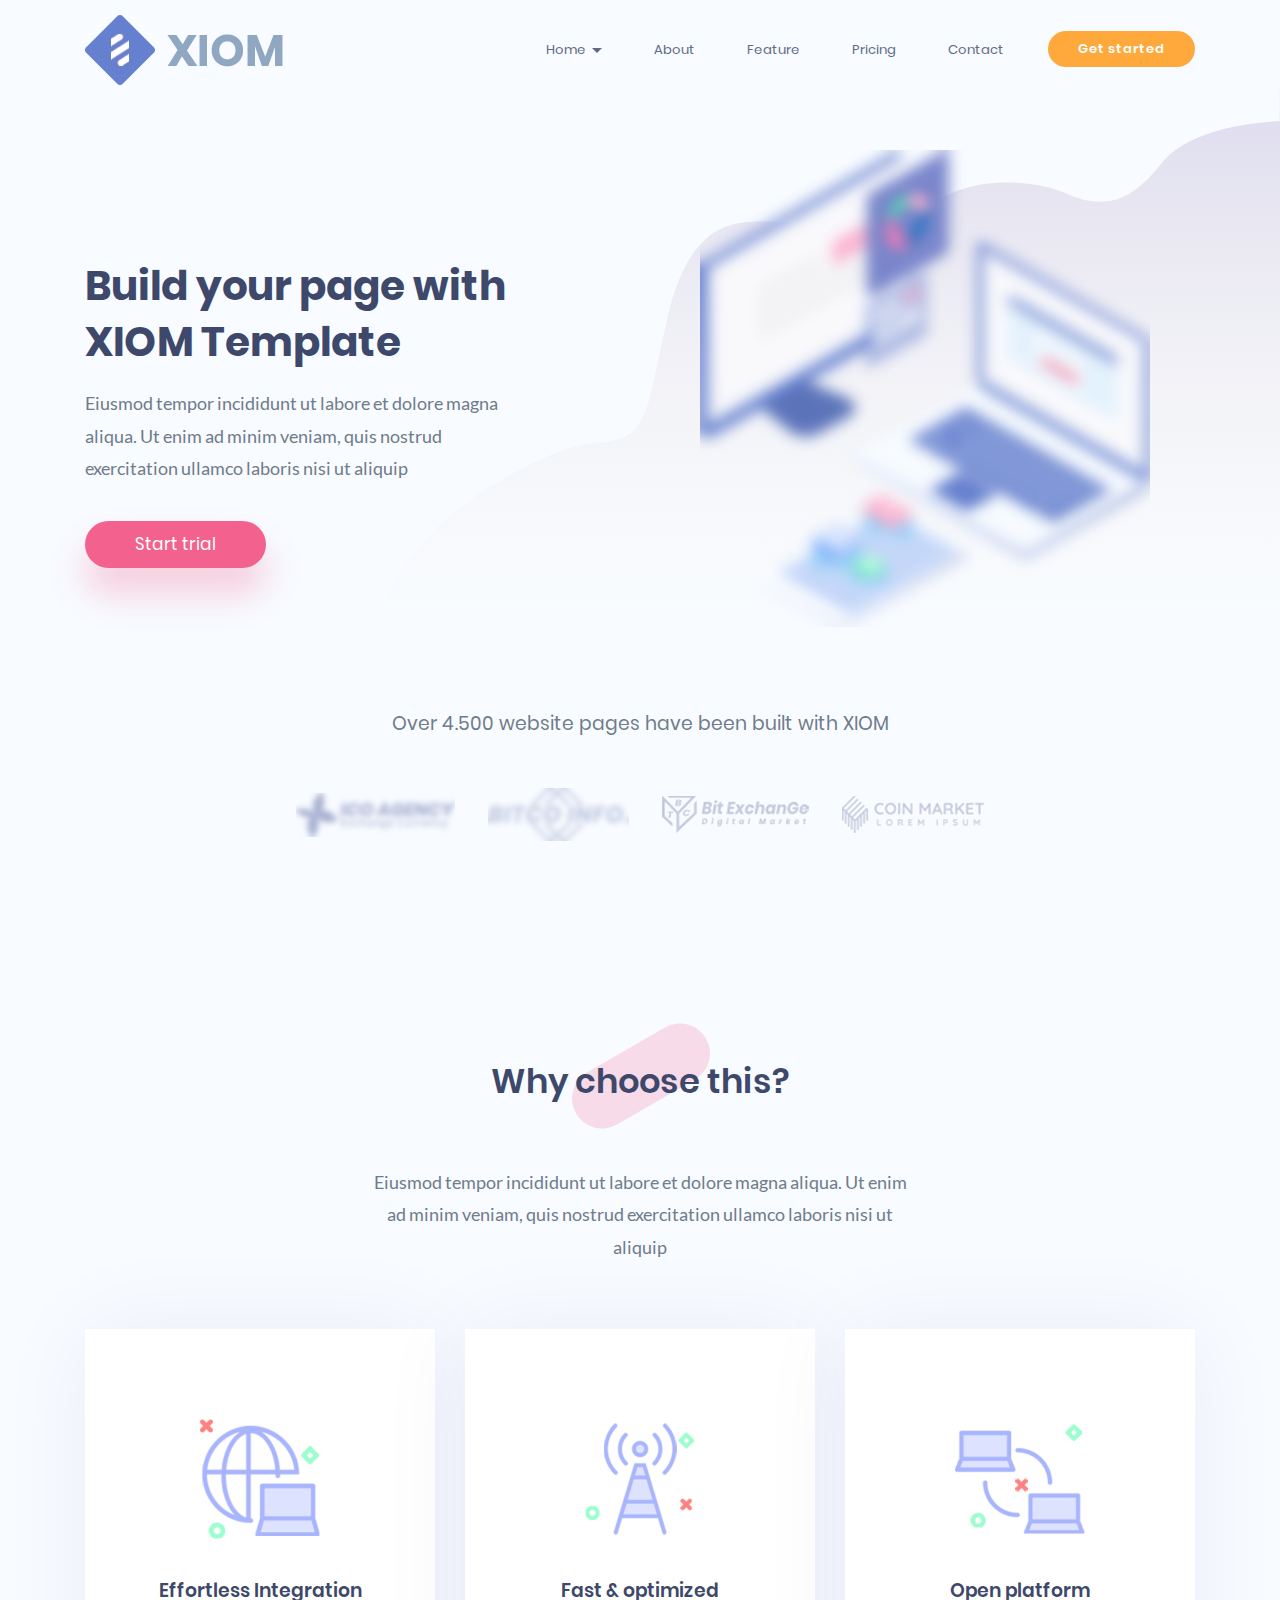
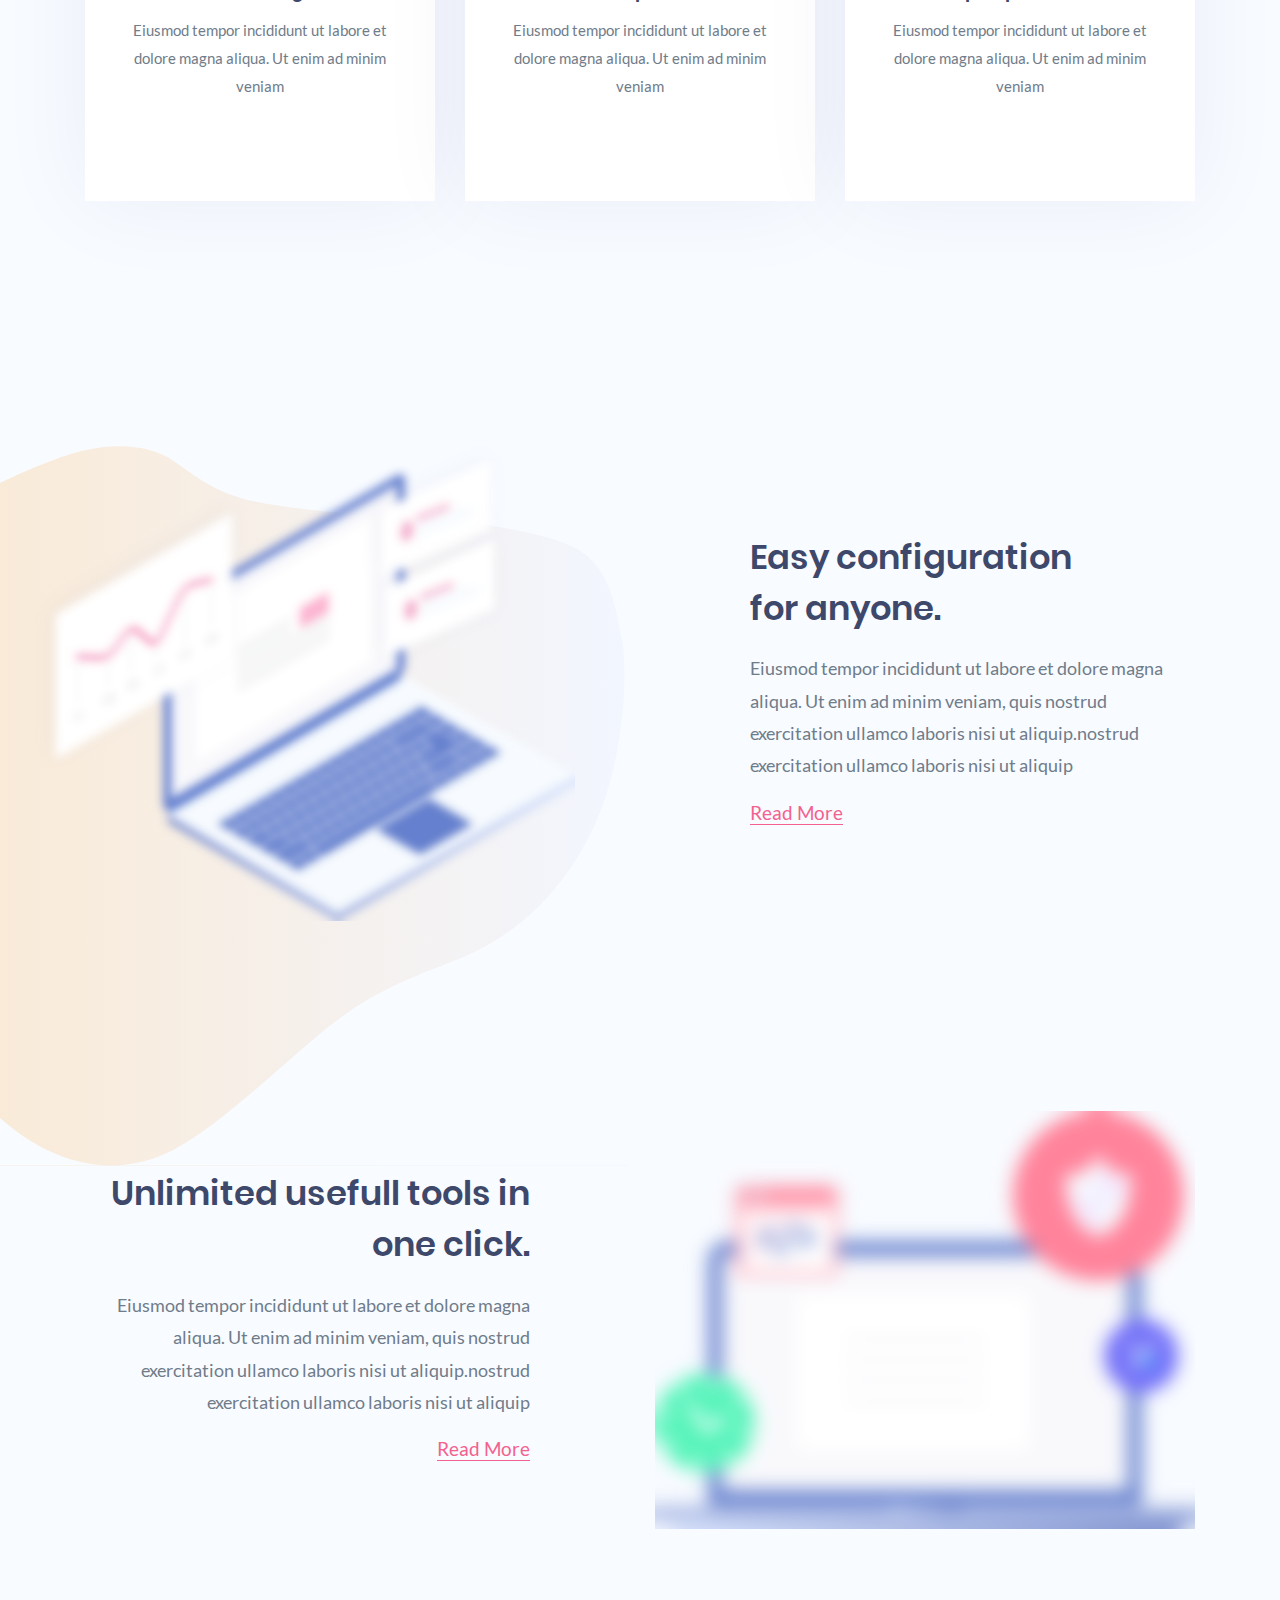
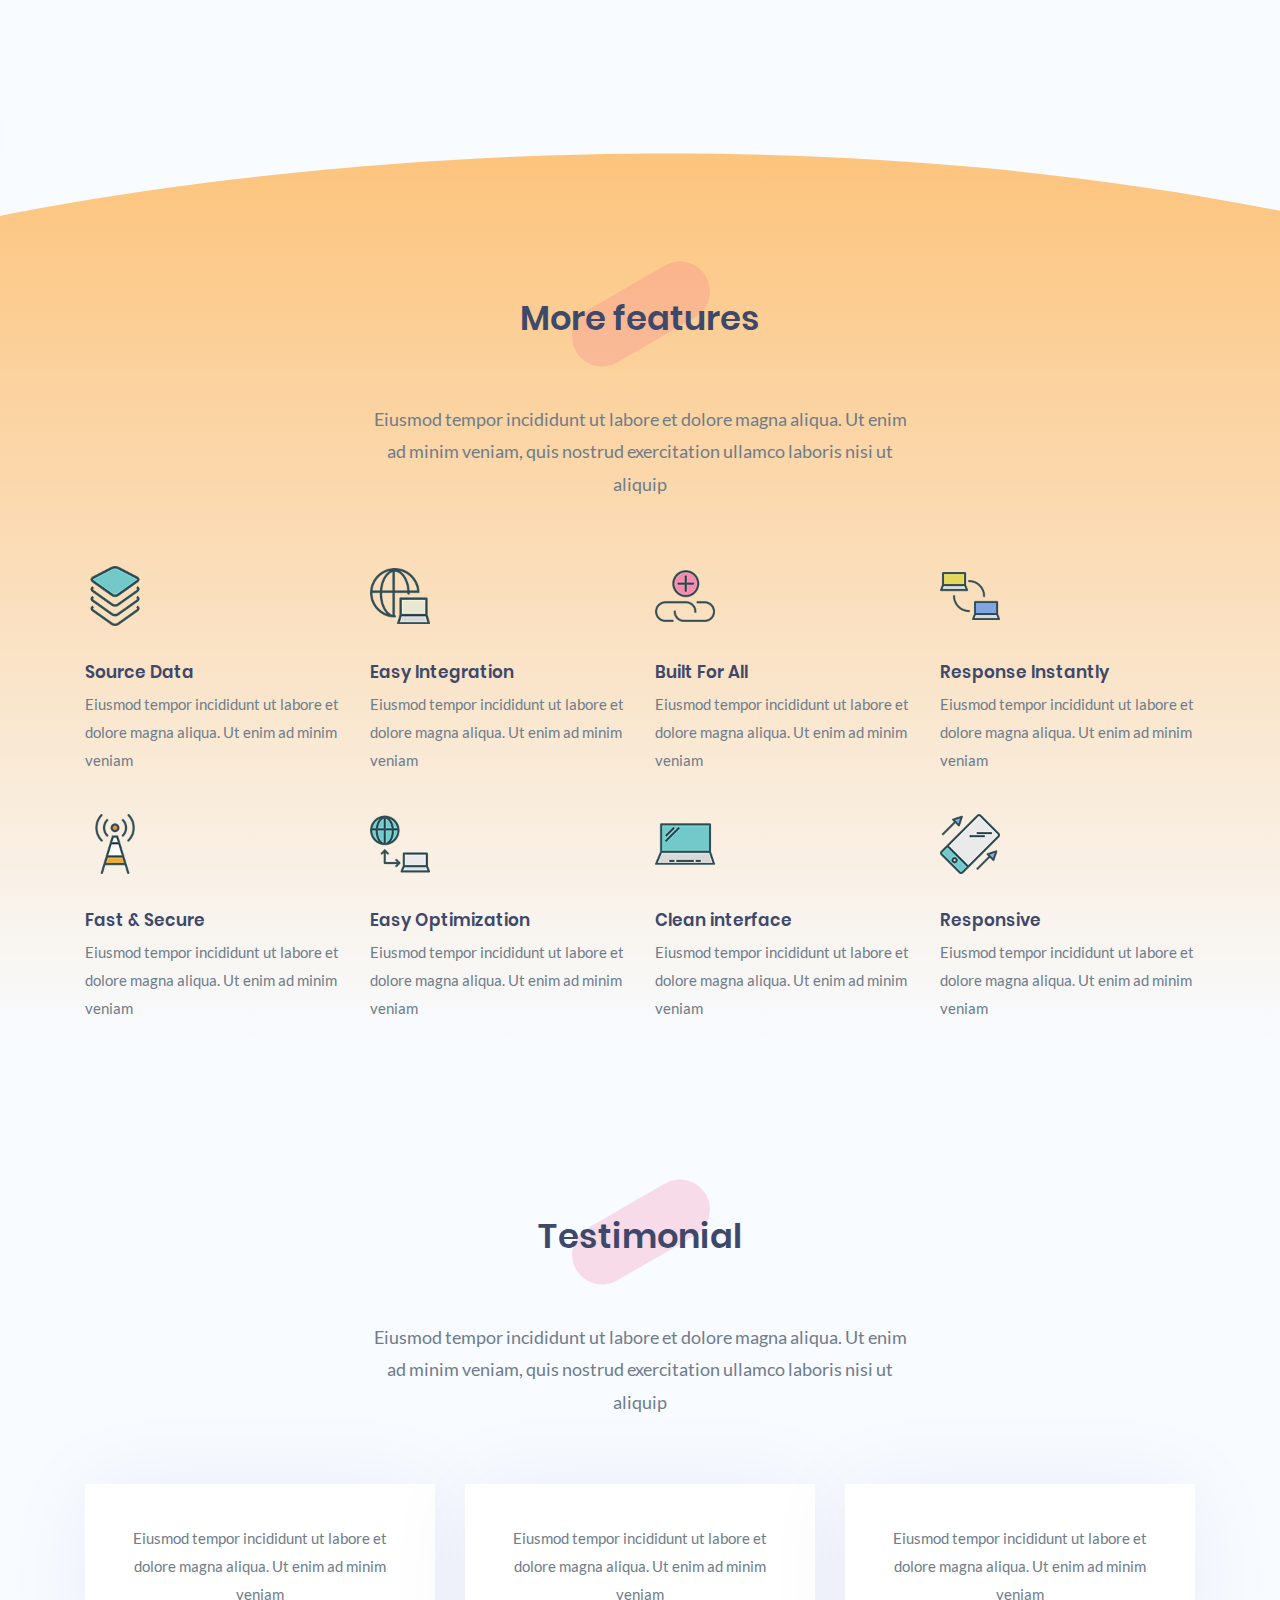
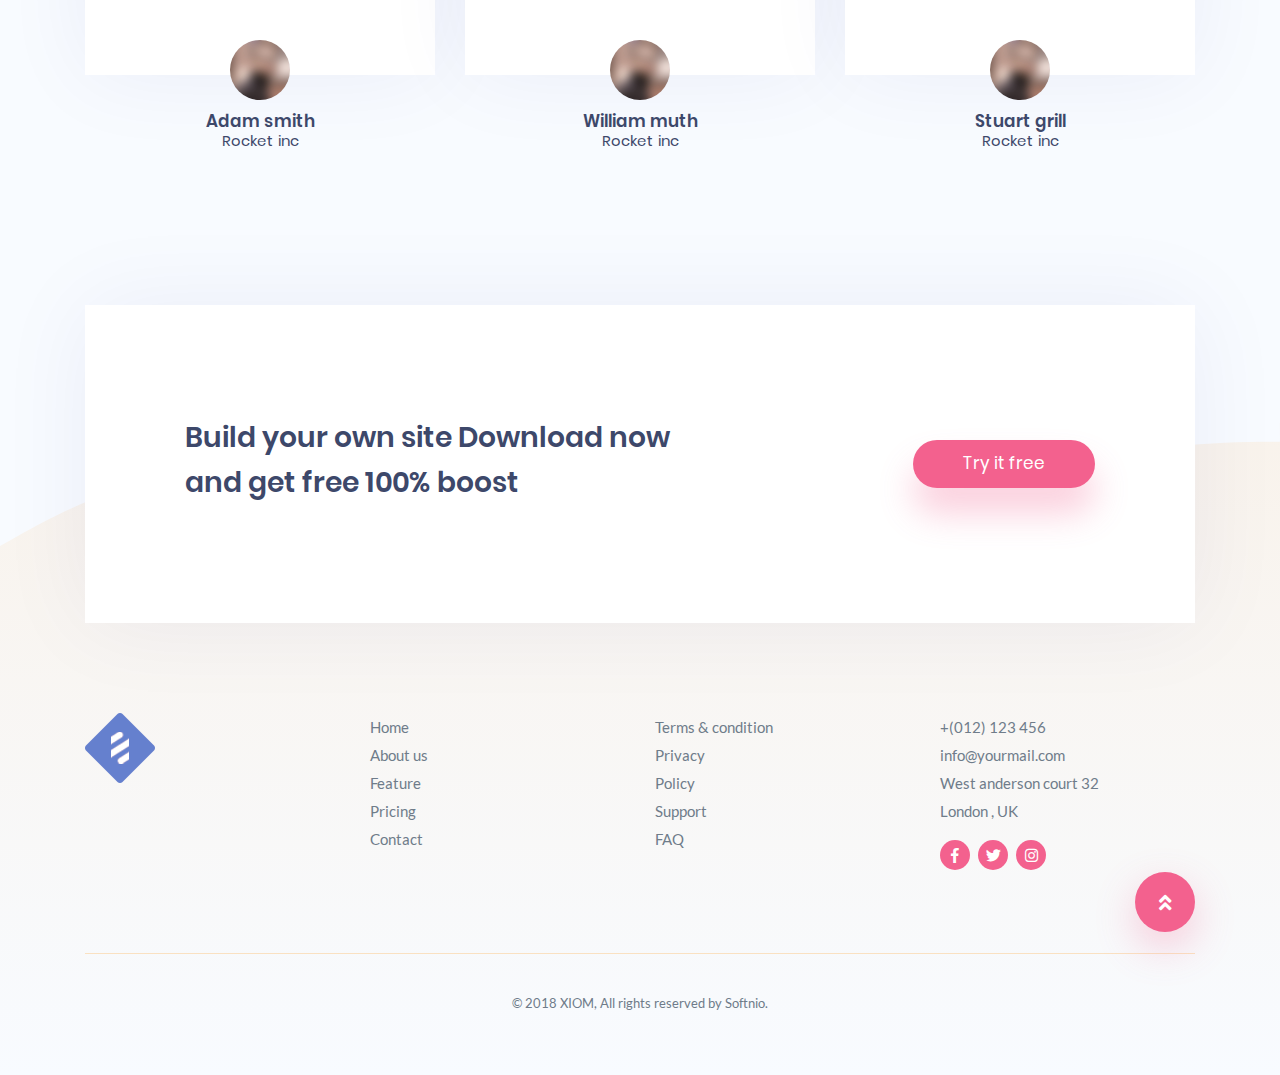
==== index.html @ 09f9fca3 "file update" ====
<!DOCTYPE html>
<html lang="zxx" class="js">
<head>
	<meta charset="utf-8">
	<meta name="author" content="Softnio">
	<meta name="viewport" content="width=device-width, initial-scale=1, shrink-to-fit=no">
	<meta name="description" content="XIOM is a modern and elegant template, created for Software, WebApp & SaaS Product related website.">
	<!-- Fav Icon  -->
	<link rel="shortcut icon" href="images/fav-icon.png">
	<!-- Site Title  -->
	<title>XIOM – SaaS Product, Software, WebApp and Startup Tech HTML Template</title>
	<!-- Vendor Bundle CSS -->
	<link rel="stylesheet" href="assets/css/vendor.bundle.css?ver=100">
	<!-- Custom styles for this template -->
	<link rel="stylesheet" href="assets/css/style.css?ver=100">
	<link rel="stylesheet" href="assets/css/theme-orange.css?ver=100">
</head>

<body data-spy="scroll" data-target="#mainnav" data-offset="80" class="aster">

	<!-- HEADER AREA STARTS -->

	<div class="header-area" id="home">

		<header class="site-header is-sticky">

			<!-- Navbar -->
			<nav class="navbar navbar-expand-lg navbar-light is-transparent" id="mainnav">
				<div class="container">
					<a class="navbar-brand" href="index-aster-v1.html">
						<img class="logo logo-dark" alt="logo" src="images/logo-a.png">
					</a>
					<button class="navbar-toggler" type="button" data-toggle="collapse" data-target="#navbarTogglerDemo01" aria-controls="navbarTogglerDemo01" aria-expanded="false" aria-label="Toggle navigation">
						<span class="navbar-icon">
							<i class="fas fa-bars"></i>
						</span>
					</button>

					<div class="collapse navbar-collapse justify-content-end" id="navbarTogglerDemo01">

						<ul class="navbar-nav">
							<li class="nav-item dropdown">
								<a class="nav-link dropdown-toggle" href="#" data-toggle="dropdown">Home <span class="sr-only">(current)</span></a>
								<ul class="dropdown-menu">
									<li>
										<a class="dropdown-item" href="index-aster-v1.html">Aster default</a>
									</li>
									<li>
										<a class="dropdown-item" href="index-aster-v2.html">Aster Alter</a>
									</li>
								</ul> <!-- dropdown-menu -->
							</li> <!-- dropdown -->

							<li class="nav-item">
								<a class="nav-link" href="about-aster.html">About</a>
							</li>
							<li class="nav-item">
								<a class="nav-link" href="feature-aster.html">Feature</a>
							</li>
							<li class="nav-item">
								<a class="nav-link" href="pricing-aster-v1.html">Pricing</a>
							</li>
							<li class="nav-item">
								<a class="nav-link" href="contact-aster.html">Contact</a>
							</li>
							<li class="nav-item">
								<a class="btn-menu" href="#">Get started</a>
							</li>
						</ul> <!-- navbar -->

					</div>
				</div> <!-- Container --> 
			</nav>  
			<!-- End Navbar -->

		</header>

		<div class="header-content">
			<div class="container">
				<div class="row align-items-center justify-content-between">

					<div class="col-lg-5 text-center text-lg-left order-last order-lg-first">
						<div class="header-text">
							<h1 class="sec-title-xl">Build your page with XIOM Template</h1>
							<p class="lead">Eiusmod tempor incididunt ut labore et dolore magna aliqua. Ut enim ad minim veniam, quis nostrud exercitation ullamco laboris nisi ut aliquip</p>
							<a href="#" class="btn-lg">Start trial</a>
						</div>
					</div> <!-- col -->

					<div class="col-lg-6">
						<div class="header-img sec-img">
							<img src="images/header.png" class="img-fluid" alt="header-img">
						</div>
					</div> <!-- col -->

				</div> <!-- row -->
			</div> <!-- Container -->
		</div>	<!-- header-content -->

	</div>
	<!-- HEADER AREA ENDS -->

	<!-- PARTNER STARTS -->
	<div class="partner section-pad-xs">
		<div class="container">
			<div class="row justify-content-center text-center">

				<div class="col-md-12">
					<div class="partner-content">
						<h4 class="sec-title-sm">Over 4.500 website pages have been built with XIOM</h4>
						<ul class="partner-list mb--x2">
							<li><img src="images/partner-a.png" alt="partner"></li>
							<li><img src="images/partner-b.png" alt="partner"></li>
							<li><img src="images/partner-c.png" alt="partner"></li>
							<li><img src="images/partner-d.png" alt="partner"></li>
						</ul>
					</div>
				</div> <!-- col -->

			</div> <!-- row -->
		</div> <!-- container -->
	</div>
	<!-- PARTNER ENDS -->

	<!--   WHY THIS STARTS  -->
	<div class="why-this section-pad-lg section-pad nopb" id="about">
		<div class="container">

			<div class="row justify-content-center">
				<div class="col-lg-6 text-center">
					<div class="sec-heading">
						<h2 class="sec-title-lg">Why choose this?</h2>
						<p class="lead">Eiusmod tempor incididunt ut labore et dolore magna aliqua. Ut enim ad minim veniam, quis nostrud exercitation ullamco laboris nisi ut aliquip</p>
					</div>
				</div> <!-- col -->
			</div> <!-- row -->

			<div class="row justify-content-center text-center">

				<div class="col-lg-4 col-md-6">
					<div class="why-box" >
						<div class="why-img">
							<img src="images/why-icon-a.png" alt="why-us">
						</div>
						<h2>Effortless Integration</h2>
						<p>Eiusmod tempor incididunt ut labore et dolore magna aliqua. Ut enim ad minim veniam</p>
					</div>
				</div> <!-- col -->

				<div class="col-lg-4 col-md-6">
					<div class="why-box" >
						<div class="why-img">
							<img src="images/why-icon-b.png" alt="why-us">
						</div>
						<h2>Fast & optimized</h2>
						<p>Eiusmod tempor incididunt ut labore et dolore magna aliqua. Ut enim ad minim veniam</p>
					</div>
				</div> <!-- col -->

				<div class="col-lg-4 col-md-6">
					<div class="why-box" >
						<div class="why-img">
							<img src="images/why-icon-c.png" alt="why-us">
						</div>
						<h2>Open platform</h2>
						<p>Eiusmod tempor incididunt ut labore et dolore magna aliqua. Ut enim ad minim veniam</p>
					</div>
				</div> <!-- col -->

			</div> <!-- row -->
		</div> <!-- Container -->
	</div>
	<!--   WHY THIS ENDS  -->

	<!--  CONFIG STARTS  -->
	<div class="config section-pad-xl section-pad nopb">
	    <div class="config-shape">
            <svg xmlns="http://www.w3.org/2000/svg" xmlns:xlink="http://www.w3.org/1999/xlink" x="0px" y="0px" viewBox="0 0 750.6 859">
            <path d="M0,0v44.5c0,0,58-29,100-39s82-5,107,12s47,38,99,49s157,18,205,21s127,12,171,32s51,64,60,108s2,152-32,225
                s-87,132-172,164s-115,51-165,93s-114,104-166,131s-128,32-207-38V859h1920V0H0z"/>
            </svg>
	    </div>
		<div class="container">
			<div class="row justify-content-between align-items-center">

				<div class="col-md-6">
					<div class="config-img sec-img">
						<img src="images/easy-config.png" alt="config">
					</div>
				</div> <!-- col -->

				<div class="col-md-5 text-center text-md-left">
					<div class="text-block">
						<h2 class="sec-title-lg sec-title-md">Easy configuration <br class="d-none d-md-block"> for anyone.</h2>
						<p class="lead">Eiusmod tempor incididunt ut labore et dolore magna aliqua. Ut enim ad minim veniam, quis nostrud exercitation ullamco laboris nisi ut aliquip.nostrud exercitation ullamco laboris nisi ut aliquip</p>
						<a href="#" class="btn-link">Read More</a>
					</div>
				</div> <!-- col -->

			</div> <!-- row -->
		</div> <!-- Container -->
	</div>
	<!--  CONFIG ENDS  -->

	<!--  TOOLS STARTS -->
	<div class="section-pad-lg">
		<div class="container">
			<div class="row justify-content-between align-items-center">

				<div class="col-md-6">
					<div class="sec-img">
						<img src="images/tools.png" alt="tools">
					</div>
				</div> <!-- col -->

				<div class="col-md-5 text-center text-md-right order-last order-md-first">
					<div class="text-block">
						<h2 class="sec-title-lg sec-title-md">Unlimited usefull tools in one click.</h2>
						<p class="lead">Eiusmod tempor incididunt ut labore et dolore magna aliqua. Ut enim ad minim veniam, quis nostrud exercitation ullamco laboris nisi ut aliquip.nostrud exercitation ullamco laboris nisi ut aliquip</p>
						<a href="#" class="btn-link">Read More</a>
					</div>
				</div> <!-- col -->

			</div> <!-- row -->
		</div> <!-- Container -->
	</div>
	<!--  TOOLS ENDS -->

	<!--  FEATURE STARTS -->

	<div class="feature section-pad nopb" id="feature">
		<div class="container">

			<div class="row justify-content-center">
				<div class="col-lg-6 text-center">
					<div class="sec-heading">
						<h2 class="sec-title-lg">More features</h2>
						<p class="lead">Eiusmod tempor incididunt ut labore et dolore magna aliqua. Ut enim ad minim veniam, quis nostrud exercitation ullamco laboris nisi ut aliquip</p>
					</div>
				</div> <!-- col -->
			</div> <!-- row -->

			<div class="feature-content">
				<div class="row mtn-x2">
					
					<div class="col-md-6 col-lg-3">
						<div class="feature-item">
							<img src="images/feature-icon-a.png" alt="feature-icon">
							<h2>Source Data</h2>
							<p>Eiusmod tempor incididunt ut labore et dolore magna aliqua. Ut enim ad minim veniam</p>
						</div>
					</div> <!-- col -->

					<div class="col-md-6 col-lg-3">
						<div class="feature-item">
							<img src="images/feature-icon-b.png" alt="feature-icon">
							<h2>Easy Integration</h2>
							<p>Eiusmod tempor incididunt ut labore et dolore magna aliqua. Ut enim ad minim veniam</p>
						</div>
					</div> <!-- col -->

					<div class="col-md-6 col-lg-3">
						<div class="feature-item">
							<img src="images/feature-icon-c.png" alt="feature-icon">
							<h2>Built For All</h2>
							<p>Eiusmod tempor incididunt ut labore et dolore magna aliqua. Ut enim ad minim veniam</p>
						</div>
					</div> <!-- col -->

					<div class="col-md-6 col-lg-3">
						<div class="feature-item">
							<img src="images/feature-icon-d.png" alt="feature-icon">
							<h2>Response Instantly</h2>
							<p>Eiusmod tempor incididunt ut labore et dolore magna aliqua. Ut enim ad minim veniam</p>
						</div>
					</div> <!-- col -->

					<div class="col-md-6 col-lg-3">
						<div class="feature-item">
							<img src="images/feature-icon-e.png" alt="feature-icon">
							<h2>Fast & Secure</h2>
							<p>Eiusmod tempor incididunt ut labore et dolore magna aliqua. Ut enim ad minim veniam</p>
						</div>
					</div> <!-- col -->

					<div class="col-md-6 col-lg-3">
						<div class="feature-item">
							<img src="images/feature-icon-f.png" alt="feature-icon">
							<h2>Easy Optimization</h2>
							<p>Eiusmod tempor incididunt ut labore et dolore magna aliqua. Ut enim ad minim veniam</p>
						</div>
					</div> <!-- col -->

					<div class="col-md-6 col-lg-3">
						<div class="feature-item">
							<img src="images/feature-icon-g.png" alt="feature-icon">
							<h2>Clean interface</h2>
							<p>Eiusmod tempor incididunt ut labore et dolore magna aliqua. Ut enim ad minim veniam</p>
						</div>
					</div> <!-- col -->

					<div class="col-md-6 col-lg-3">
						<div class="feature-item">
							<img src="images/feature-icon-h.png" alt="feature-icon">
							<h2>Responsive</h2>
							<p>Eiusmod tempor incididunt ut labore et dolore magna aliqua. Ut enim ad minim veniam</p>
						</div>
					</div> <!-- col -->

				</div> <!-- row -->
			</div> <!-- feature-content -->

		</div> <!-- Container -->
	</div>
	<!--  FEATURE ENDS -->

	<!-- TESTIMONIAL STARTS -->

	<div class="testimonial section-pad-lg section-pad nopb mtn-x2">
		<div class="container">
			<div class="row justify-content-center">
				<div class="col-lg-6 text-center">
					<div class="sec-heading">
						<h2 class="sec-title-lg">Testimonial</h2>
						<p class="lead">Eiusmod tempor incididunt ut labore et dolore magna aliqua. Ut enim ad minim veniam, quis nostrud exercitation ullamco laboris nisi ut aliquip</p>
					</div>
				</div> <!-- col -->
			</div> <!-- row -->

			<div class="testimonial-content">
				<div class="row justify-content-center text-center">

					<div class="col-lg-4 col-md-6">
						<div class="testimonial-item">
							<div class="testimonial-box">
								<blockquote>Eiusmod tempor incididunt ut labore et dolore magna aliqua. Ut enim ad minim veniam </blockquote>
							</div>
							<div class="testimonial-client">
								<div class="testimonial-client-img">
									<img src="images/client-a.jpg" alt="client">
								</div>
								<div class="testimonial-client-details">
									<h6>Adam smith<span>Rocket inc</span></h6>
								</div>
							</div>
						</div>
					</div> <!-- col -->

					<div class="col-lg-4 col-md-6">
						<div class="testimonial-item">
							<div class="testimonial-box">
								<blockquote>Eiusmod tempor incididunt ut labore et dolore magna aliqua. Ut enim ad minim veniam </blockquote>
							</div>
							<div class="testimonial-client">
								<div class="testimonial-client-img">
									<img src="images/client-a.jpg" alt="client">
								</div>
								<div class="testimonial-client-details">
									<h6>William muth<span>Rocket inc</span></h6>
								</div>
							</div>
						</div>
					</div> <!-- col -->

					<div class="col-lg-4 col-md-6">
						<div class="testimonial-item">
							<div class="testimonial-box">
								<blockquote>Eiusmod tempor incididunt ut labore et dolore magna aliqua. Ut enim ad minim veniam </blockquote>
							</div>
							<div class="testimonial-client">
								<div class="testimonial-client-img">
									<img src="images/client-a.jpg" alt="client">
								</div>
								<div class="testimonial-client-details">
									<h6>Stuart grill<span>Rocket inc</span></h6>
								</div>
							</div>
						</div>
					</div> <!-- col -->

				</div> <!-- row -->
			</div> <!-- testimonial-content -->
		</div> <!-- Container -->
	</div>
	<!-- TESTIMONIAL ENDS -->
	
	<!-- CALL TO ACTION STARTS -->
	<div class="cta section-pad-sm section-pad nopb">
		<div class="container">

			<div class="cta-box">
				<div class="row align-items-center justify-content-between">
					<div class="col-md-7">
						<h2 class="cta-header">Build your own site Download now and get free 100% boost</h2>
					</div>
					<div class="col-md-4">
						<div class="cta-btn">
							<a href="#" class="btn-lg">Try it free</a>
						</div>
					</div>
				</div> <!-- row -->
			</div> <!-- cta-box -->

		</div> <!-- Container -->
	</div>
	<!-- CALL TO ACTION ENDS -->

	<!--  FOOTER STARTS -->

	<div class="footer-area nopd" id="contact">
		<div class="container">
			<div class="footer-content">
				<div class="row">

					<div class="col-md-3">
						<div class="footer-widget">
							<a href="index-aster-v1.html"><img src="images/footer-logo.png" alt="footer-logo"></a>
						</div>
					</div> <!-- col -->

					<div class="col-md-3">
						<div class="footer-widget">
							<ul class="footer-list">
								<li><a href="#">Home</a></li>
								<li><a href="#">About us</a></li>
								<li><a href="#">Feature</a></li>
								<li><a href="#">Pricing</a></li>
								<li><a href="#">Contact</a></li>
							</ul>
						</div>
					</div> <!-- col -->

					<div class="col-md-3">
						<div class="footer-widget">
							<ul class="footer-list">
								<li><a href="#">Terms & condition</a></li>
								<li><a href="#">Privacy</a></li>
								<li><a href="#">Policy</a></li>
								<li><a href="#">Support</a></li>
								<li><a href="#">FAQ</a></li>
							</ul>
						</div>
					</div> <!-- col -->

					<div class="col-md-3">
						<div class="footer-widget">
							<ul class="footer-list">
								<li>+(012) 123 456</li>
								<li>info@yourmail.com</li>
								<li>West anderson court  32</li>
								<li>London , UK</li>
							</ul>
							<div class="social">
								<div class="social-icon">
									<a href="#"><i class="fab fa-facebook-f"></i></a>
								</div>
								<div class="social-icon">
									<a href="#"><i class="fab fa-twitter"></i></a>
								</div>
								<div class="social-icon">
									<a href="#"><i class="fab fa-instagram"></i></a>
								</div>
							</div>

						</div>
					</div> <!-- col -->

				</div> <!-- row -->
				<div class="up-icon">
					<i class="fas fa-angle-double-up fa-lg"></i>
				</div>
			</div> <!-- Footer-content -->
			<div class="footer-text text-center">
				<p>© 2018 XIOM, All rights reserved by Softnio.</p>
			</div>
		</div> <!-- Container -->
	</div>
	<!--  FOOTER ENDS -->

	<!-- JavaScript (include all script here) -->
	<script src="assets/js/jquery.bundle.js?ver=100"></script>
	<script src="assets/js/script.js?ver=100"></script>

</body>
</html>
---- assets/css/theme-orange.css ----
/*!
Template :	XIOM @by Softnio
Preset   :	Orange
Version	 :	1.0.0
Updated	 :	18.08.2018
*/
.navbar-toggler { background-color: #ffa93d; }

.navbar-light .navbar-nav .nav-link:hover { color: #f3618e; }

.dropdown:hover .nav-link, .dropdown:focus .nav-link { color: #f3618e; }

.header-area-s2 .navbar-toggler { background-color: #ffa93d; }
.header-area-s2 .navbar-light .navbar-nav .nav-link:hover { color: #f3618e; }
.header-area-s2 .dropdown:hover .nav-link, .header-area-s2 .dropdown:focus .nav-link { color: #f3618e; }

.header-area-s3 .navbar-toggler { background-color: #ffa93d; }
.header-area-s3 .navbar-light .navbar-nav .nav-link:hover { color: #7a5cff; }
.header-area-s3 .dropdown:hover .nav-link, .header-area-s3 .dropdown:focus .nav-link { color: #7a5cff; }

.header-area-s2 .site-header.has-fixed .navbar { background-color: #ff6d3e; }

.header-area-s3 .site-header.has-fixed .navbar { background-color: #ff6d3e; }

.btn-menu { background-color: #ffa93d; color: #fff; }
.btn-menu:hover { background-color: #f3618e; color: #fff; }

.btn-menu-2 { border: 2px solid #f3618e; background-color: transparent; color: #fff; }
.btn-menu-2:hover { background-color: transparent; color: #fff; border: 2px solid #de6288; }

.aster-alter .header-content .btn-s2:hover { box-shadow: none; background-color: #de6288; color: #fff; }

.btn-menu-3 { background-color: rgba(255, 255, 255, 0.1); }
.btn-menu-3 i { color: #fff; }
.btn-menu-3:hover { background-color: #ffa93d; color: #fff; }
.btn-menu-3:hover i { color: #fff; }

.btn-lg { color: #fff; background-color: #f3618e; box-shadow: 0px 25px 35px rgba(243, 97, 142, 0.3); }
.btn-lg:hover { background-color: #ffa93d; box-shadow: 0px 25px 35px rgba(255, 169, 61, 0.3); }

.btn-lg-s3 { background: linear-gradient(to right, #f3618e, #fab1a0); }
.btn-lg-s3 span { color: #fff; }
.btn-lg-s3:after { background: linear-gradient(to right, #fab1a0, #f3618e); }

.header-area-s3 .btn-lg-s3 { transition: all .3s; background: #fff; }
.header-area-s3 .btn-lg-s3 span { color: #ffa93d; }
.header-area-s3 .btn-lg-s3:after { background: #fff; }
.header-area-s3 .btn-lg-s3:hover { transform: translateY(-2px); }

.btn-link { color: #f3618e; border-bottom: 1px solid #f3618e; }
.btn-link:focus { color: #ffa93d; }
.btn-link:hover { color: #ffa93d; border-bottom: 1px solid #ffa93d; }

.sec-heading h2::before { background-color: rgba(243, 97, 142, 0.2); }

.team-photo img { border: 8px solid #ffa93d; }

.input-line { border-bottom: 1px solid #ffa93d; }

.input-icon-s3 i { color: #f3618e; }

.pricing-box .pricing-title { border-bottom: 1px solid #f3618e; }

.active-box { background-color: #ffa93d; }
.active-box .pricing-title { border-bottom: 1px solid #fff; }

.active-box-s2 { background: linear-gradient(to right, #ffa93d, #ff6d3e); }

.card-header .btn-link { color: #ffa93d; }
.card-header .btn-link:hover { border-bottom: none; }

.card-header .btn-link span { color: #ffa93d; }

.card-body { border-top: 1px solid #ffa93d; }

.up-icon { background-color: #f3618e; box-shadow: 0px 15px 40px 0px rgba(243, 97, 142, 0.3); }
.up-icon:hover { background-color: #ffa93d; box-shadow: 0px 15px 40px 0px rgba(255, 169, 61, 0.3); }

.social-icon { background-color: #f3618e; }
.social-icon a { color: #fff; }
.social-icon:hover { background-color: #ffa93d; }
.social-icon:hover a { color: #fff; }

.footer-widget-s3 .social-icon { background-color: #f3618e; }
.footer-widget-s3 .social-icon:hover { background-color: #ffa93d; }
.footer-widget-s3 .social-icon:hover a { color: #fff; }

.footer-text { border-top: 1px solid rgba(255, 169, 61, 0.3); }

.header-area::before { background: url(../images/shape-a.svg), linear-gradient(to bottom, rgba(255, 169, 61, 0.1), #f8fbff); background-repeat: no-repeat; background-size: cover; background-position: 100% 100%; }

.header-area-s2::before { background: url(../images/shape-e.svg), #ffa93d; background-repeat: no-repeat; background-size: 100%; background-position: 100% 100%; }

.config-shape svg { background: linear-gradient(to right, rgba(255, 169, 61, 0.2), #f2f6ff); }

.feature-config::before { background: none; }

.feature::before { background: url(../images/shape-c.svg), linear-gradient(to bottom, rgba(255, 169, 61, 0.7), #f8fbff); background-repeat: no-repeat; background-size: 100%; }

.feature-s2::before { background: url(../images/shape-g.svg), linear-gradient(to bottom, rgba(255, 169, 61, 0.7), white); background-repeat: no-repeat; background-size: 100%; }

.team::before { background: url(../images/shape-c.svg), linear-gradient(to bottom, rgba(255, 169, 61, 0.7), #f8fbff); background-repeat: no-repeat; background-size: 100%; background-position: 50% 0; }

.footer-area::before { background: url(../images/shape-d.svg), linear-gradient(to bottom, rgba(255, 169, 61, 0.1), #f8fbff); background-repeat: no-repeat; background-size: 100%; }

.footer-area-s2::before { background: url(../images/shape-h.svg), linear-gradient(to bottom, rgba(255, 169, 61, 0.1), white); background-repeat: no-repeat; background-size: 100%; }

.tools-s3::before { background: #cc7911; }

.why-xiom-s4::before { background: #cc7911; }

.quick-access-icon { background: linear-gradient(to right, #ffa93d, #ff6d3e); }

.tools-icon-s3 { background: linear-gradient(to right, #ffa93d, #ff6d3e); }

.header-area-s3::before { background: url(../images/shape-i.svg), linear-gradient(to right, #ffa93d 0%, #f3618e 100%); background-repeat: no-repeat; background-size: 100%; background-position: 100% 100%; }

.testimonial-client-s3 { background: linear-gradient(to right, #ffa93d 0%, #ff6d3e 20%, #ff6d3e 100%); }

.testimonial-text-s3 span { color: #ffa93d; }

.cta-s2::before { background: url(../images/shape-j.svg), linear-gradient(to right, #f3618e 0%, #ffa93d 100%); background-size: 100%; background-repeat: no-repeat; }

.subscriber-s3::before { background: url(../images/shape-j.svg), linear-gradient(to right, #f3618e 0%, #ffa93d 100%); background-repeat: no-repeat; background-size: 100%; }

.overlay-bar { background: linear-gradient(to right, rgba(242, 152, 41, 0.7) 0%, rgba(243, 97, 142, 0.7) 100%); }

.overlay-bar-1 { background: linear-gradient(to right, rgba(243, 97, 142, 0.7) 0%, rgba(255, 169, 61, 0.7) 100%); }

.login-s2::before { background: url(../images/shape-i.svg), linear-gradient(to right, #ffa93d 0%, #f3618e 100%); background-repeat: no-repeat; background-size: 100%; background-position: 100% 100%; }
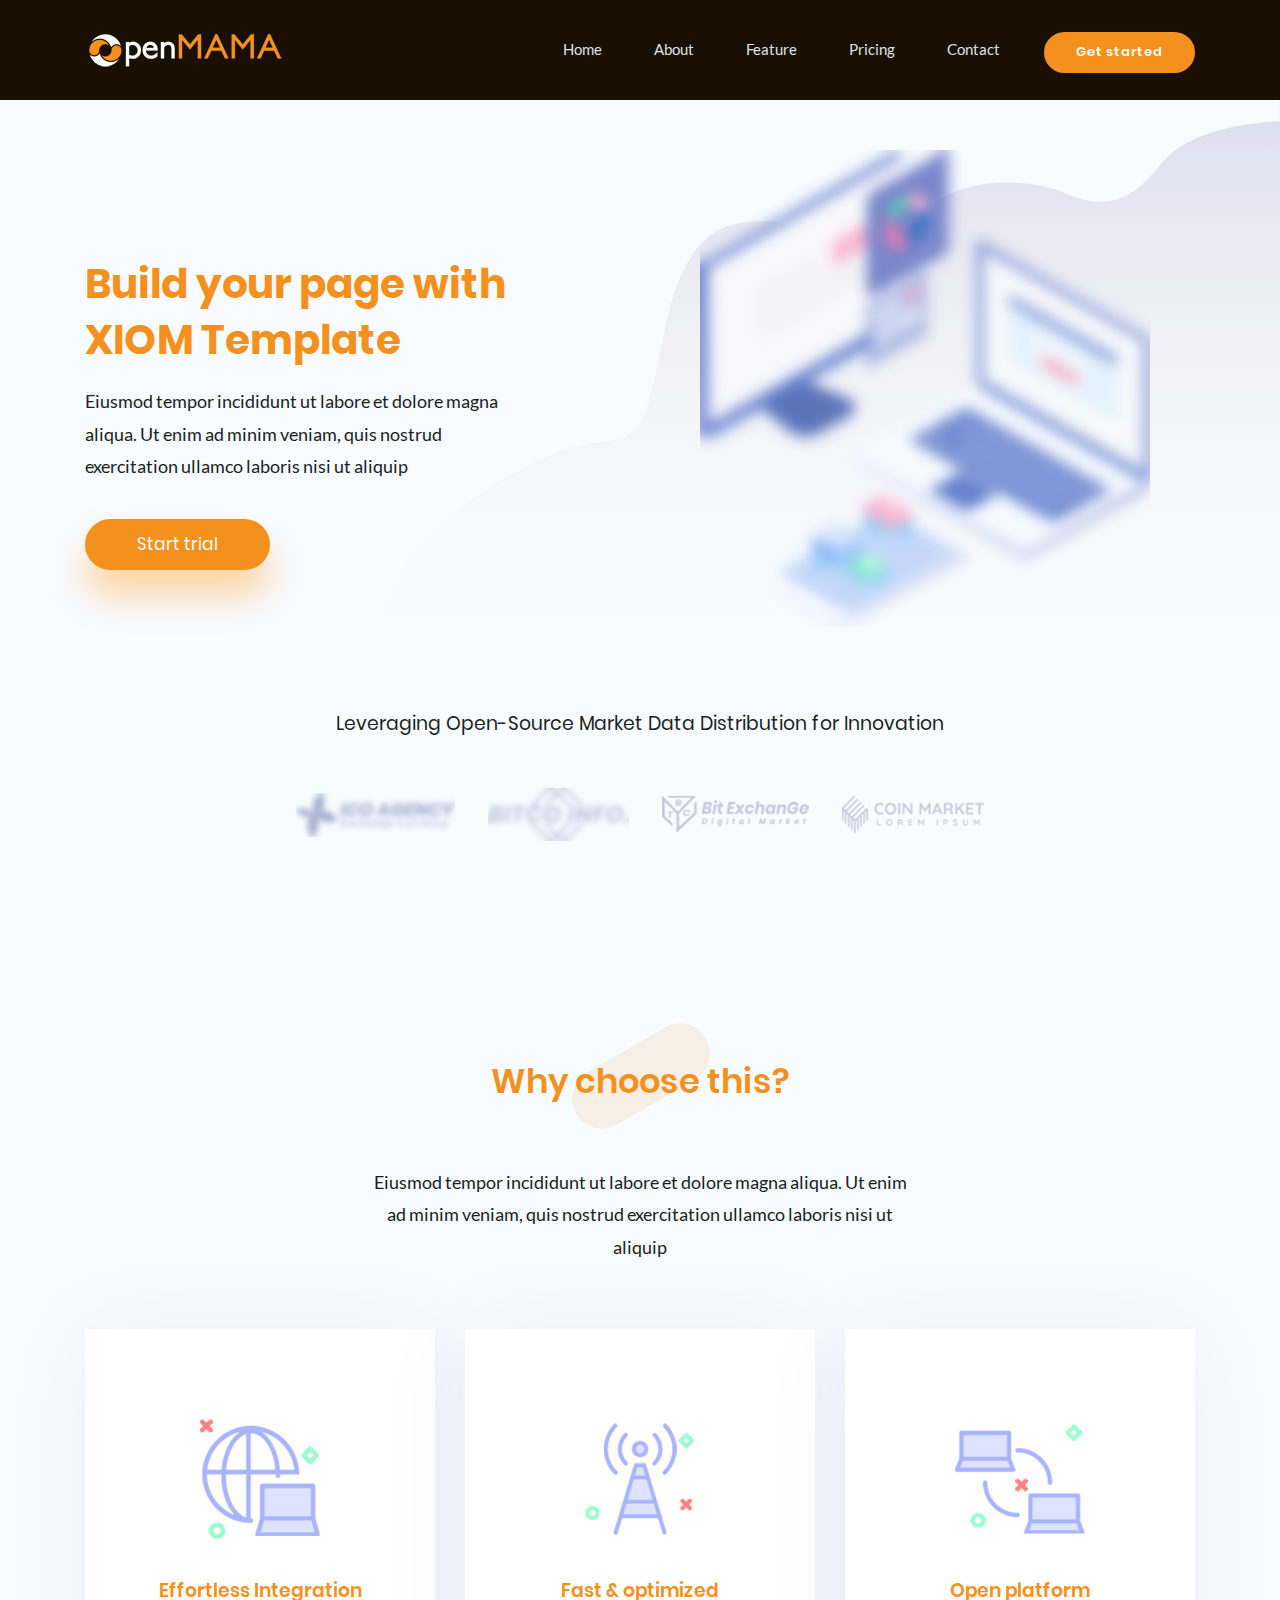
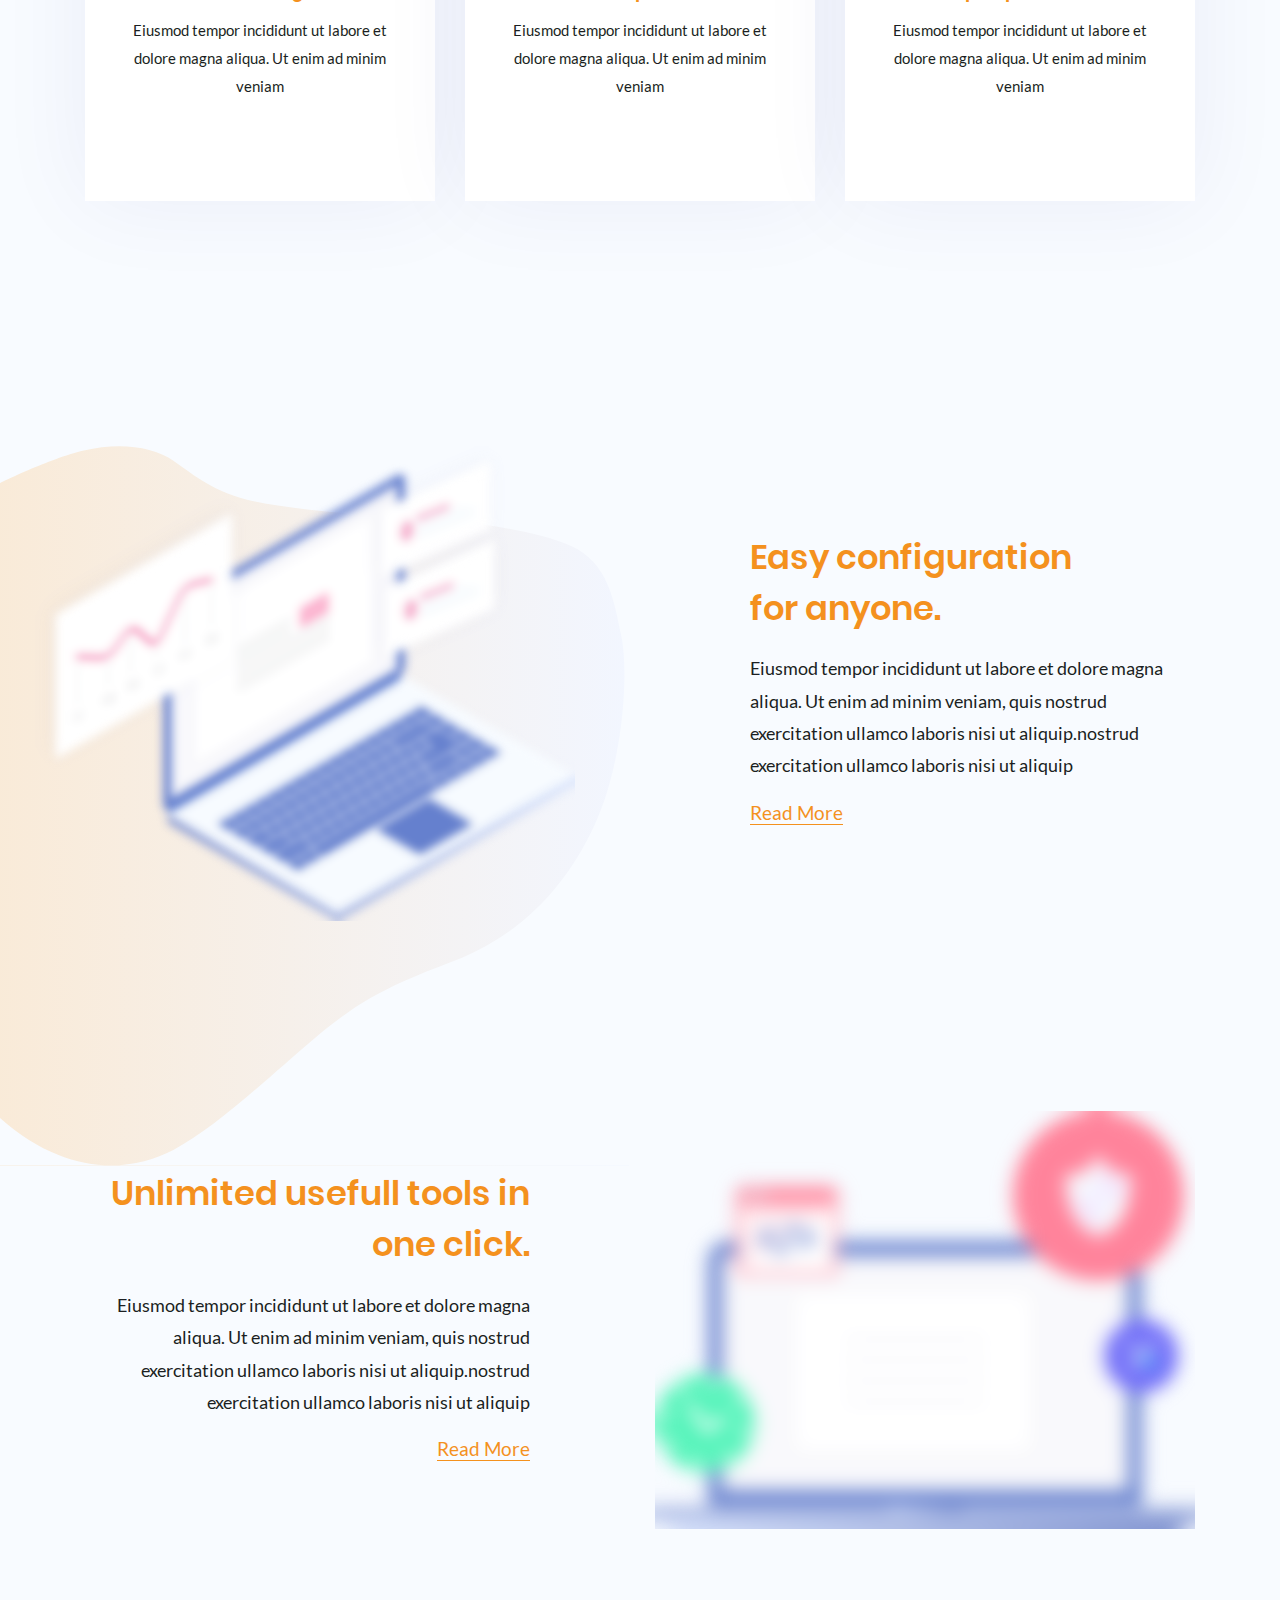
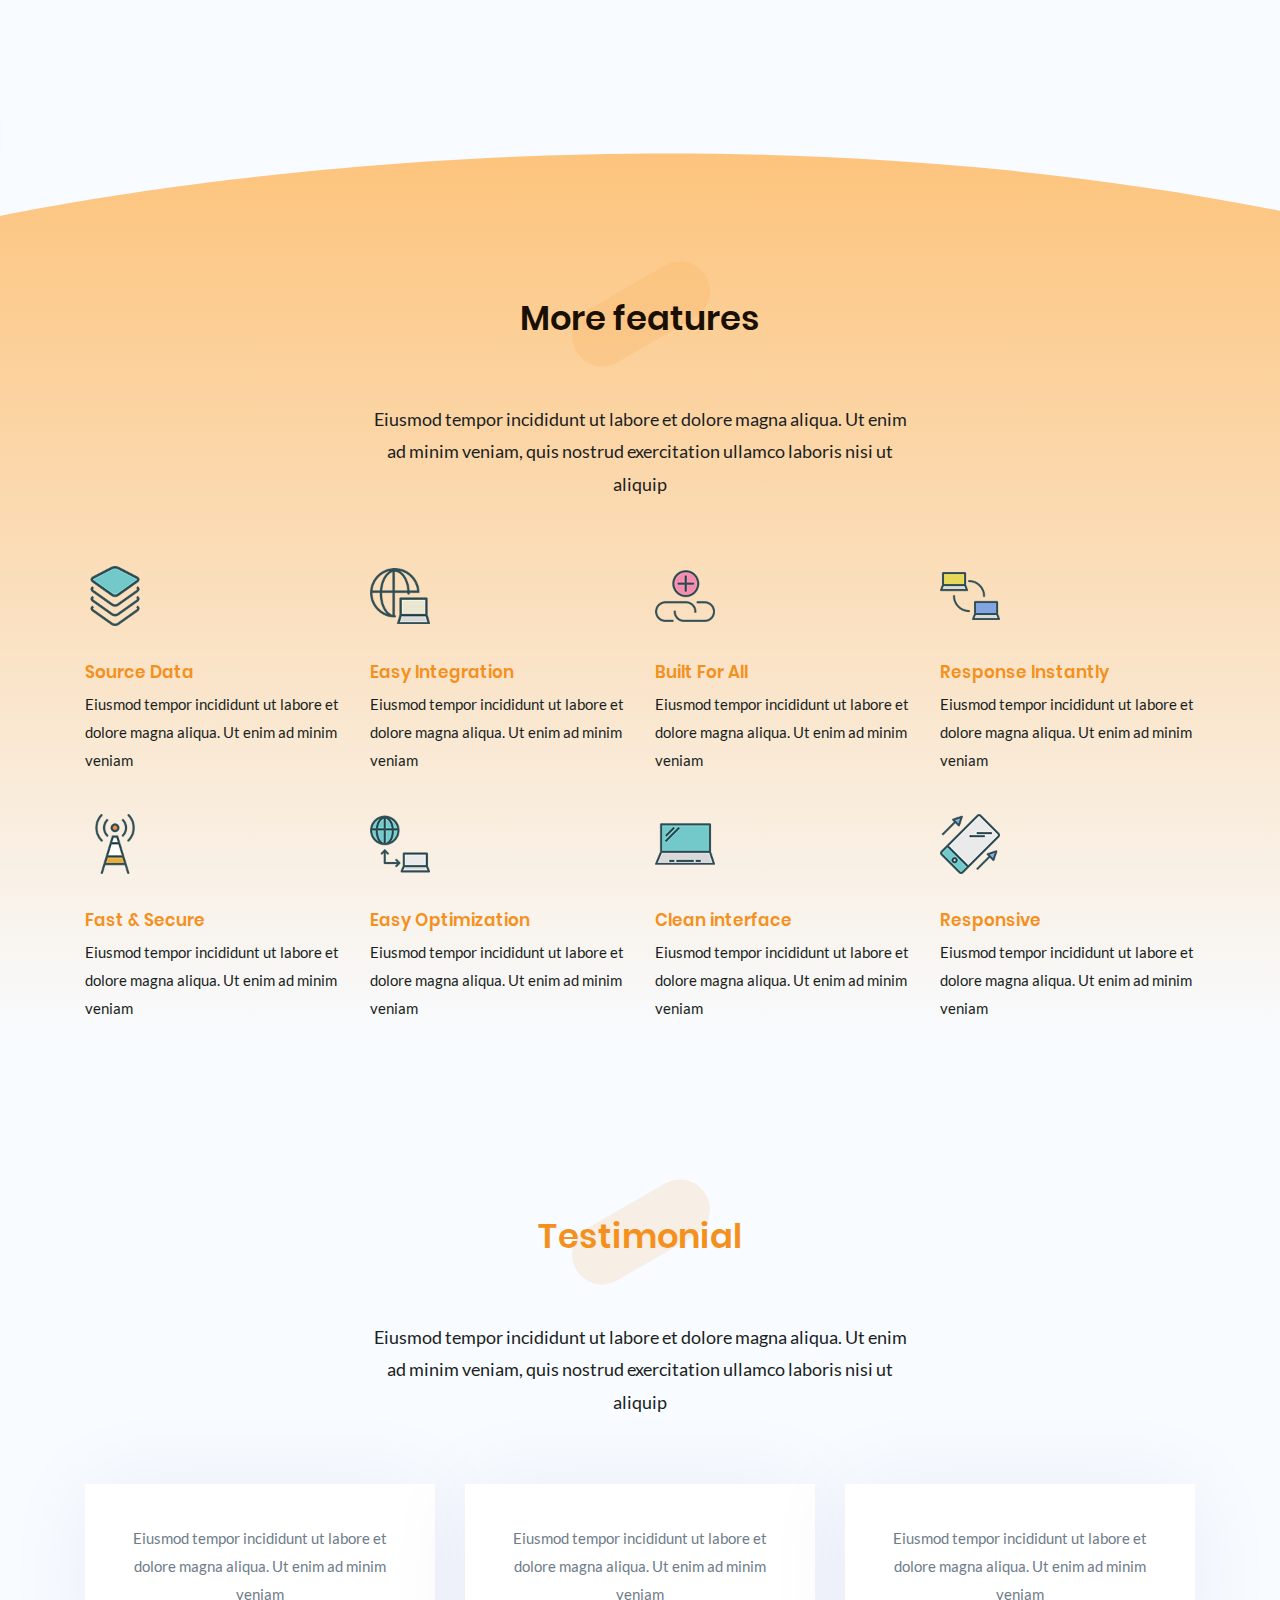
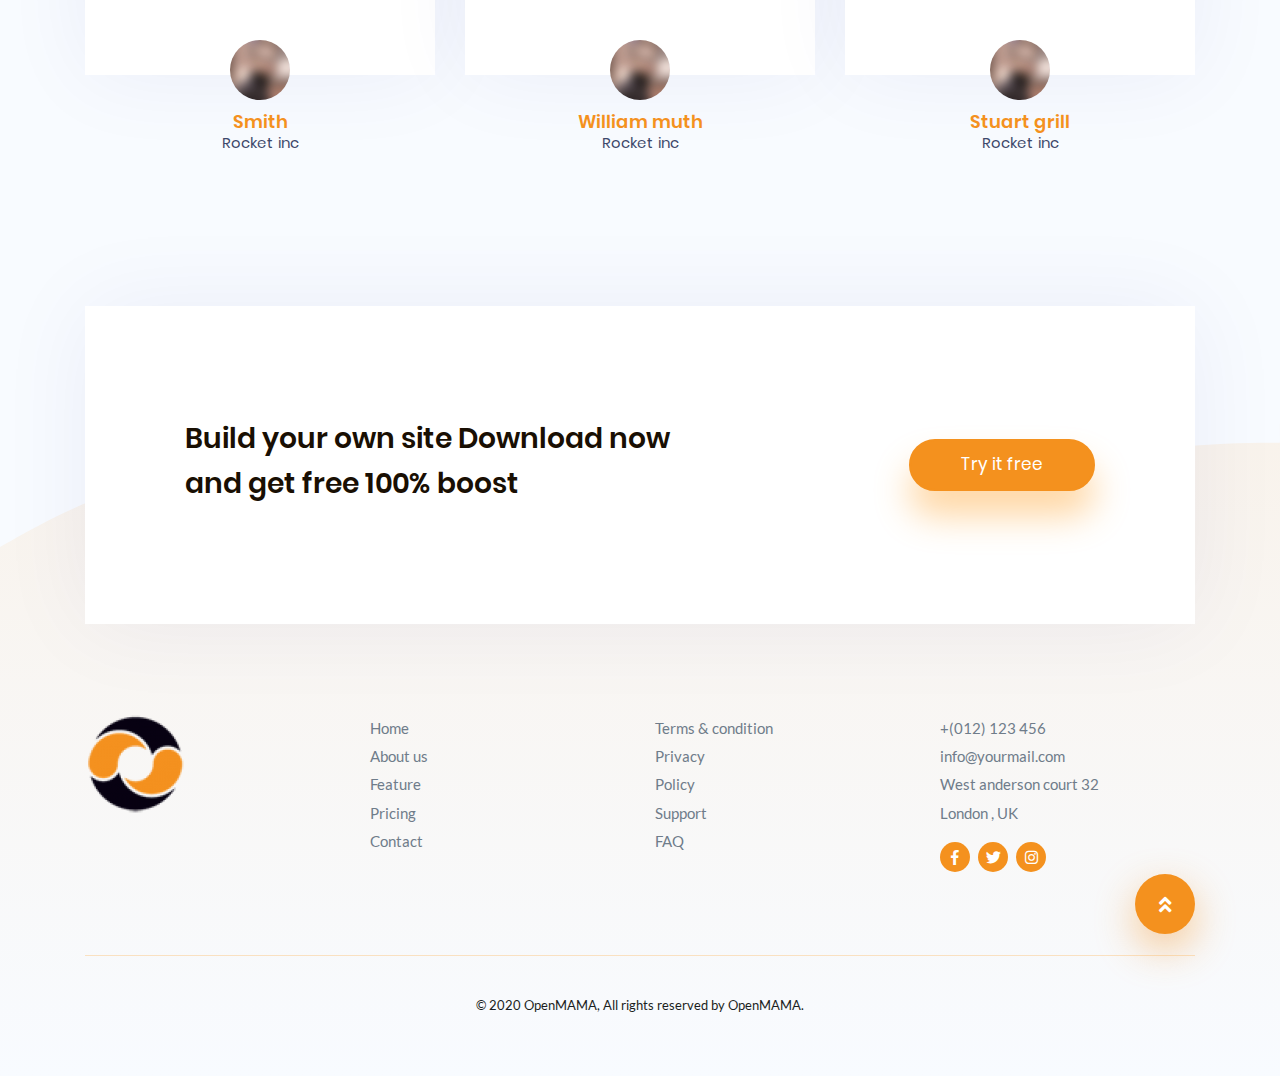
==== commit e9dc3890: "update" ====
--- a/index.html
+++ b/index.html
@@ -1,19 +1,21 @@
 <!DOCTYPE html>
 <html lang="zxx" class="js">
+
 <head>
 	<meta charset="utf-8">
 	<meta name="author" content="Softnio">
 	<meta name="viewport" content="width=device-width, initial-scale=1, shrink-to-fit=no">
-	<meta name="description" content="XIOM is a modern and elegant template, created for Software, WebApp & SaaS Product related website.">
+	<meta name="description"
+		content="XIOM is a modern and elegant template, created for Software, WebApp & SaaS Product related website.">
 	<!-- Fav Icon  -->
-	<link rel="shortcut icon" href="images/fav-icon.png">
+	<link rel="shortcut icon" href="images/fevicon.ico">
 	<!-- Site Title  -->
-	<title>XIOM – SaaS Product, Software, WebApp and Startup Tech HTML Template</title>
+	<title>openmama.org</title>
 	<!-- Vendor Bundle CSS -->
 	<link rel="stylesheet" href="assets/css/vendor.bundle.css?ver=100">
 	<!-- Custom styles for this template -->
 	<link rel="stylesheet" href="assets/css/style.css?ver=100">
-	<link rel="stylesheet" href="assets/css/theme-orange.css?ver=100">
+	<link rel="stylesheet" href="assets/css/theme.css?ver=100">
 </head>
 
 <body data-spy="scroll" data-target="#mainnav" data-offset="80" class="aster">
@@ -25,12 +27,14 @@
 		<header class="site-header is-sticky">
 
 			<!-- Navbar -->
-			<nav class="navbar navbar-expand-lg navbar-light is-transparent" id="mainnav">
+			<nav class="navbar navbar-expand-lg mainnav" id="mainnav">
 				<div class="container">
 					<a class="navbar-brand" href="index-aster-v1.html">
-						<img class="logo logo-dark" alt="logo" src="images/logo-a.png">
+						<img class="logo logo-dark" alt="logo" src="images/logo.png">
 					</a>
-					<button class="navbar-toggler" type="button" data-toggle="collapse" data-target="#navbarTogglerDemo01" aria-controls="navbarTogglerDemo01" aria-expanded="false" aria-label="Toggle navigation">
+					<button class="navbar-toggler" type="button" data-toggle="collapse"
+						data-target="#navbarTogglerDemo01" aria-controls="navbarTogglerDemo01" aria-expanded="false"
+						aria-label="Toggle navigation">
 						<span class="navbar-icon">
 							<i class="fas fa-bars"></i>
 						</span>
@@ -38,39 +42,31 @@
 
 					<div class="collapse navbar-collapse justify-content-end" id="navbarTogglerDemo01">
 
-						<ul class="navbar-nav">
-							<li class="nav-item dropdown">
-								<a class="nav-link dropdown-toggle" href="#" data-toggle="dropdown">Home <span class="sr-only">(current)</span></a>
-								<ul class="dropdown-menu">
-									<li>
-										<a class="dropdown-item" href="index-aster-v1.html">Aster default</a>
-									</li>
-									<li>
-										<a class="dropdown-item" href="index-aster-v2.html">Aster Alter</a>
-									</li>
-								</ul> <!-- dropdown-menu -->
-							</li> <!-- dropdown -->
-
-							<li class="nav-item">
-								<a class="nav-link" href="about-aster.html">About</a>
-							</li>
-							<li class="nav-item">
-								<a class="nav-link" href="feature-aster.html">Feature</a>
-							</li>
-							<li class="nav-item">
-								<a class="nav-link" href="pricing-aster-v1.html">Pricing</a>
-							</li>
-							<li class="nav-item">
-								<a class="nav-link" href="contact-aster.html">Contact</a>
-							</li>
-							<li class="nav-item">
-								<a class="btn-menu" href="#">Get started</a>
+						<ul class="navbar-nav navbar-nav-custom">
+							<li class="nav-item">
+								<a class="nav-link" href="index.html">Home</a>
+							</li>
+
+							<li class="nav-item">
+								<a class="nav-link" href="about.html">About</a>
+							</li>
+							<li class="nav-item">
+								<a class="nav-link" href="feature.html">Feature</a>
+							</li>
+							<li class="nav-item">
+								<a class="nav-link" href="pricing.html">Pricing</a>
+							</li>
+							<li class="nav-item">
+								<a class="nav-link" href="contact.html">Contact</a>
+							</li>
+							<li class="nav-item">
+								<a class="btn-menu menu-btn-1 btn-custom" href="#">Get started</a>
 							</li>
 						</ul> <!-- navbar -->
 
 					</div>
-				</div> <!-- Container --> 
-			</nav>  
+				</div> <!-- Container -->
+			</nav>
 			<!-- End Navbar -->
 
 		</header>
@@ -82,8 +78,9 @@
 					<div class="col-lg-5 text-center text-lg-left order-last order-lg-first">
 						<div class="header-text">
 							<h1 class="sec-title-xl">Build your page with XIOM Template</h1>
-							<p class="lead">Eiusmod tempor incididunt ut labore et dolore magna aliqua. Ut enim ad minim veniam, quis nostrud exercitation ullamco laboris nisi ut aliquip</p>
-							<a href="#" class="btn-lg">Start trial</a>
+							<p class="lead">Eiusmod tempor incididunt ut labore et dolore magna aliqua. Ut enim ad minim
+								veniam, quis nostrud exercitation ullamco laboris nisi ut aliquip</p>
+							<a href="#" class="btn-lg btn-custom ">Start trial</a>
 						</div>
 					</div> <!-- col -->
 
@@ -95,7 +92,7 @@
 
 				</div> <!-- row -->
 			</div> <!-- Container -->
-		</div>	<!-- header-content -->
+		</div> <!-- header-content -->
 
 	</div>
 	<!-- HEADER AREA ENDS -->
@@ -107,7 +104,7 @@
 
 				<div class="col-md-12">
 					<div class="partner-content">
-						<h4 class="sec-title-sm">Over 4.500 website pages have been built with XIOM</h4>
+						<h4 class="sec-title-sm">Leveraging Open-Source Market Data Distribution for Innovation</h4>
 						<ul class="partner-list mb--x2">
 							<li><img src="images/partner-a.png" alt="partner"></li>
 							<li><img src="images/partner-b.png" alt="partner"></li>
@@ -130,7 +127,8 @@
 				<div class="col-lg-6 text-center">
 					<div class="sec-heading">
 						<h2 class="sec-title-lg">Why choose this?</h2>
-						<p class="lead">Eiusmod tempor incididunt ut labore et dolore magna aliqua. Ut enim ad minim veniam, quis nostrud exercitation ullamco laboris nisi ut aliquip</p>
+						<p class="lead">Eiusmod tempor incididunt ut labore et dolore magna aliqua. Ut enim ad minim
+							veniam, quis nostrud exercitation ullamco laboris nisi ut aliquip</p>
 					</div>
 				</div> <!-- col -->
 			</div> <!-- row -->
@@ -138,7 +136,7 @@
 			<div class="row justify-content-center text-center">
 
 				<div class="col-lg-4 col-md-6">
-					<div class="why-box" >
+					<div class="why-box">
 						<div class="why-img">
 							<img src="images/why-icon-a.png" alt="why-us">
 						</div>
@@ -148,7 +146,7 @@
 				</div> <!-- col -->
 
 				<div class="col-lg-4 col-md-6">
-					<div class="why-box" >
+					<div class="why-box">
 						<div class="why-img">
 							<img src="images/why-icon-b.png" alt="why-us">
 						</div>
@@ -158,7 +156,7 @@
 				</div> <!-- col -->
 
 				<div class="col-lg-4 col-md-6">
-					<div class="why-box" >
+					<div class="why-box">
 						<div class="why-img">
 							<img src="images/why-icon-c.png" alt="why-us">
 						</div>
@@ -174,12 +172,13 @@
 
 	<!--  CONFIG STARTS  -->
 	<div class="config section-pad-xl section-pad nopb">
-	    <div class="config-shape">
-            <svg xmlns="http://www.w3.org/2000/svg" xmlns:xlink="http://www.w3.org/1999/xlink" x="0px" y="0px" viewBox="0 0 750.6 859">
-            <path d="M0,0v44.5c0,0,58-29,100-39s82-5,107,12s47,38,99,49s157,18,205,21s127,12,171,32s51,64,60,108s2,152-32,225
-                s-87,132-172,164s-115,51-165,93s-114,104-166,131s-128,32-207-38V859h1920V0H0z"/>
-            </svg>
-	    </div>
+		<div class="config-shape">
+			<svg xmlns="http://www.w3.org/2000/svg" xmlns:xlink="http://www.w3.org/1999/xlink" x="0px" y="0px"
+				viewBox="0 0 750.6 859">
+				<path d="M0,0v44.5c0,0,58-29,100-39s82-5,107,12s47,38,99,49s157,18,205,21s127,12,171,32s51,64,60,108s2,152-32,225
+                s-87,132-172,164s-115,51-165,93s-114,104-166,131s-128,32-207-38V859h1920V0H0z" />
+			</svg>
+		</div>
 		<div class="container">
 			<div class="row justify-content-between align-items-center">
 
@@ -191,9 +190,12 @@
 
 				<div class="col-md-5 text-center text-md-left">
 					<div class="text-block">
-						<h2 class="sec-title-lg sec-title-md">Easy configuration <br class="d-none d-md-block"> for anyone.</h2>
-						<p class="lead">Eiusmod tempor incididunt ut labore et dolore magna aliqua. Ut enim ad minim veniam, quis nostrud exercitation ullamco laboris nisi ut aliquip.nostrud exercitation ullamco laboris nisi ut aliquip</p>
-						<a href="#" class="btn-link">Read More</a>
+						<h2 class="sec-title-lg sec-title-md">Easy configuration <br class="d-none d-md-block"> for
+							anyone.</h2>
+						<p class="lead">Eiusmod tempor incididunt ut labore et dolore magna aliqua. Ut enim ad minim
+							veniam, quis nostrud exercitation ullamco laboris nisi ut aliquip.nostrud exercitation
+							ullamco laboris nisi ut aliquip</p>
+						<a href="#" class="btn-link link-custom">Read More</a>
 					</div>
 				</div> <!-- col -->
 
@@ -216,7 +218,9 @@
 				<div class="col-md-5 text-center text-md-right order-last order-md-first">
 					<div class="text-block">
 						<h2 class="sec-title-lg sec-title-md">Unlimited usefull tools in one click.</h2>
-						<p class="lead">Eiusmod tempor incididunt ut labore et dolore magna aliqua. Ut enim ad minim veniam, quis nostrud exercitation ullamco laboris nisi ut aliquip.nostrud exercitation ullamco laboris nisi ut aliquip</p>
+						<p class="lead">Eiusmod tempor incididunt ut labore et dolore magna aliqua. Ut enim ad minim
+							veniam, quis nostrud exercitation ullamco laboris nisi ut aliquip.nostrud exercitation
+							ullamco laboris nisi ut aliquip</p>
 						<a href="#" class="btn-link">Read More</a>
 					</div>
 				</div> <!-- col -->
@@ -234,15 +238,16 @@
 			<div class="row justify-content-center">
 				<div class="col-lg-6 text-center">
 					<div class="sec-heading">
-						<h2 class="sec-title-lg">More features</h2>
-						<p class="lead">Eiusmod tempor incididunt ut labore et dolore magna aliqua. Ut enim ad minim veniam, quis nostrud exercitation ullamco laboris nisi ut aliquip</p>
+						<h2 class="sec-title-lg black-title">More features</h2>
+						<p class="lead">Eiusmod tempor incididunt ut labore et dolore magna aliqua. Ut enim ad minim
+							veniam, quis nostrud exercitation ullamco laboris nisi ut aliquip</p>
 					</div>
 				</div> <!-- col -->
 			</div> <!-- row -->
 
 			<div class="feature-content">
 				<div class="row mtn-x2">
-					
+
 					<div class="col-md-6 col-lg-3">
 						<div class="feature-item">
 							<img src="images/feature-icon-a.png" alt="feature-icon">
@@ -322,7 +327,8 @@
 				<div class="col-lg-6 text-center">
 					<div class="sec-heading">
 						<h2 class="sec-title-lg">Testimonial</h2>
-						<p class="lead">Eiusmod tempor incididunt ut labore et dolore magna aliqua. Ut enim ad minim veniam, quis nostrud exercitation ullamco laboris nisi ut aliquip</p>
+						<p class="lead">Eiusmod tempor incididunt ut labore et dolore magna aliqua. Ut enim ad minim
+							veniam, quis nostrud exercitation ullamco laboris nisi ut aliquip</p>
 					</div>
 				</div> <!-- col -->
 			</div> <!-- row -->
@@ -333,14 +339,15 @@
 					<div class="col-lg-4 col-md-6">
 						<div class="testimonial-item">
 							<div class="testimonial-box">
-								<blockquote>Eiusmod tempor incididunt ut labore et dolore magna aliqua. Ut enim ad minim veniam </blockquote>
+								<blockquote>Eiusmod tempor incididunt ut labore et dolore magna aliqua. Ut enim ad minim
+									veniam </blockquote>
 							</div>
 							<div class="testimonial-client">
 								<div class="testimonial-client-img">
 									<img src="images/client-a.jpg" alt="client">
 								</div>
 								<div class="testimonial-client-details">
-									<h6>Adam smith<span>Rocket inc</span></h6>
+									<h6><span class="client-name">Smith</span> <span>Rocket inc</span></h6>
 								</div>
 							</div>
 						</div>
@@ -349,14 +356,15 @@
 					<div class="col-lg-4 col-md-6">
 						<div class="testimonial-item">
 							<div class="testimonial-box">
-								<blockquote>Eiusmod tempor incididunt ut labore et dolore magna aliqua. Ut enim ad minim veniam </blockquote>
+								<blockquote>Eiusmod tempor incididunt ut labore et dolore magna aliqua. Ut enim ad minim
+									veniam </blockquote>
 							</div>
 							<div class="testimonial-client">
 								<div class="testimonial-client-img">
 									<img src="images/client-a.jpg" alt="client">
 								</div>
 								<div class="testimonial-client-details">
-									<h6>William muth<span>Rocket inc</span></h6>
+									<h6> <span class="client-name">William muth</span><span>Rocket inc</span></h6>
 								</div>
 							</div>
 						</div>
@@ -365,14 +373,15 @@
 					<div class="col-lg-4 col-md-6">
 						<div class="testimonial-item">
 							<div class="testimonial-box">
-								<blockquote>Eiusmod tempor incididunt ut labore et dolore magna aliqua. Ut enim ad minim veniam </blockquote>
+								<blockquote>Eiusmod tempor incididunt ut labore et dolore magna aliqua. Ut enim ad minim
+									veniam </blockquote>
 							</div>
 							<div class="testimonial-client">
 								<div class="testimonial-client-img">
 									<img src="images/client-a.jpg" alt="client">
 								</div>
 								<div class="testimonial-client-details">
-									<h6>Stuart grill<span>Rocket inc</span></h6>
+									<h6><span class="client-name">Stuart grill</span><span>Rocket inc</span></h6>
 								</div>
 							</div>
 						</div>
@@ -383,7 +392,7 @@
 		</div> <!-- Container -->
 	</div>
 	<!-- TESTIMONIAL ENDS -->
-	
+
 	<!-- CALL TO ACTION STARTS -->
 	<div class="cta section-pad-sm section-pad nopb">
 		<div class="container">
@@ -414,7 +423,7 @@
 
 					<div class="col-md-3">
 						<div class="footer-widget">
-							<a href="index-aster-v1.html"><img src="images/footer-logo.png" alt="footer-logo"></a>
+							<a href="index.html"><img src="images/icon-b.png" alt="footer-logo"></a>
 						</div>
 					</div> <!-- col -->
 
@@ -447,7 +456,7 @@
 							<ul class="footer-list">
 								<li>+(012) 123 456</li>
 								<li>info@yourmail.com</li>
-								<li>West anderson court  32</li>
+								<li>West anderson court 32</li>
 								<li>London , UK</li>
 							</ul>
 							<div class="social">
@@ -471,7 +480,7 @@
 				</div>
 			</div> <!-- Footer-content -->
 			<div class="footer-text text-center">
-				<p>© 2018 XIOM, All rights reserved by Softnio.</p>
+				<p>© 2020 OpenMAMA, All rights reserved by OpenMAMA.</p>
 			</div>
 		</div> <!-- Container -->
 	</div>
@@ -482,4 +491,5 @@
 	<script src="assets/js/script.js?ver=100"></script>
 
 </body>
-</html>
+
+</html>--- a/assets/css/theme.css
+++ b/assets/css/theme.css
@@ -0,0 +1,442 @@
+            /*!
+            Template :	XIOM @by Softnio
+            Preset   :	Orange
+            Version	 :	1.0.0
+            Updated	 :	18.08.2018
+            */
+            .navbar-toggler {
+                background-color: #ffa93d;
+            }
+
+            .navbar-light .navbar-nav .nav-link:hover {
+                color: #f3618e;
+            }
+
+            .dropdown:hover .nav-link,
+            .dropdown:focus .nav-link {
+                color: #f3618e;
+            }
+
+            .header-area-s2 .navbar-toggler {
+                background-color: #ffa93d;
+            }
+
+            .header-area-s2 .navbar-light .navbar-nav .nav-link:hover {
+                color: #f3618e;
+            }
+
+            .header-area-s2 .dropdown:hover .nav-link,
+            .header-area-s2 .dropdown:focus .nav-link {
+                color: #f3618e;
+            }
+
+            .header-area-s3 .navbar-toggler {
+                background-color: #ffa93d;
+            }
+
+            .header-area-s3 .navbar-light .navbar-nav .nav-link:hover {
+                color: #7a5cff;
+            }
+
+            .header-area-s3 .dropdown:hover .nav-link,
+            .header-area-s3 .dropdown:focus .nav-link {
+                color: #7a5cff;
+            }
+
+            .header-area-s2 .site-header.has-fixed .navbar {
+                background-color: #ff6d3e;
+            }
+
+            .header-area-s3 .site-header.has-fixed .navbar {
+                background-color: #ff6d3e;
+            }
+
+            .btn-menu {
+                background-color: #ffa93d;
+                color: #fff;
+            }
+
+            .btn-menu:hover {
+                background-color: #f3618e;
+                color: #fff;
+            }
+
+            .btn-menu-2 {
+                border: 2px solid #f3618e;
+                background-color: transparent;
+                color: #fff;
+            }
+
+            .btn-menu-2:hover {
+                background-color: transparent;
+                color: #fff;
+                border: 2px solid #de6288;
+            }
+
+            .aster-alter .header-content .btn-s2:hover {
+                box-shadow: none;
+                background-color: #de6288;
+                color: #fff;
+            }
+
+            .btn-menu-3 {
+                background-color: rgba(255, 255, 255, 0.1);
+            }
+
+            .btn-menu-3 i {
+                color: #fff;
+            }
+
+            .btn-menu-3:hover {
+                background-color: #ffa93d;
+                color: #fff;
+            }
+
+            .btn-menu-3:hover i {
+                color: #fff;
+            }
+
+            .btn-lg {
+                color: #fff !important;
+                background-color: #f4911e !important;
+                border: 2px solid #f4911e !important;
+                transition: ease .5s !important;
+                box-shadow: 0px 25px 35px #ffa93d78;
+            }
+
+            .btn-lg:hover {
+                color: #f4911e !important;
+                background-color: #fff !important;
+                border: 2px solid #fff;
+                box-shadow: 0px 25px 35px #dd913465;
+
+            }
+
+            .btn-lg-s3 {
+                background: linear-gradient(to right, #f3618e, #fab1a0);
+            }
+
+            .btn-lg-s3 span {
+                color: #fff;
+            }
+
+            .btn-lg-s3:after {
+                background: linear-gradient(to right, #fab1a0, #f3618e);
+            }
+
+            .header-area-s3 .btn-lg-s3 {
+                transition: all .3s;
+                background: #fff;
+            }
+
+            .header-area-s3 .btn-lg-s3 span {
+                color: #ffa93d;
+            }
+
+            .header-area-s3 .btn-lg-s3:after {
+                background: #fff;
+            }
+
+            .header-area-s3 .btn-lg-s3:hover {
+                transform: translateY(-2px);
+            }
+
+            .btn-link {
+                color: #f4911e;
+                border-bottom: 1px solid #f4911e;
+            }
+
+            .btn-link:focus {
+                color: #ffa93d;
+            }
+
+            .btn-link:hover {
+                color: #c58638;
+                border-bottom: 1px solid #ffa93d;
+            }
+
+            .sec-heading h2::before {
+                background-color: #f4901e1e;
+            }
+
+            .team-photo img {
+                border: 8px solid #ffa93d;
+            }
+
+            .input-line {
+                border-bottom: 1px solid #ffa93d;
+            }
+
+            .input-icon-s3 i {
+                color: #f3618e;
+            }
+
+            .pricing-box .pricing-title {
+                border-bottom: 1px solid #190F03;
+            }
+
+            .active-box {
+                background-color: #ffa93d;
+            }
+
+            .active-box .pricing-title {
+                border-bottom: 1px solid #fff;
+            }
+
+            .active-box-s2 {
+                background: linear-gradient(to right, #ffa93d, #ff6d3e);
+            }
+
+            .card-header .btn-link {
+                color: #ffa93d;
+            }
+
+            .card-header .btn-link:hover {
+                border-bottom: none;
+            }
+
+            .card-header .btn-link span {
+                color: #ffa93d;
+            }
+
+            .card-body {
+                border-top: 1px solid #ffa93d;
+            }
+
+            .up-icon {
+                background-color: #f4911e;
+                box-shadow: 0px 15px 40px 0px #f4901e75;
+            }
+
+            .up-icon:hover {
+                background-color: #ffa93d;
+                box-shadow: 0px 15px 40px 0px rgba(255, 169, 61, 0.3);
+            }
+
+            .social-icon {
+                background-color: #f4911e;
+            }
+
+            .social-icon a {
+                color: #fff;
+            }
+
+            .social-icon:hover {
+                background-color: #ffa93d;
+            }
+
+            .social-icon:hover a {
+                color: #fff !important;
+            }
+
+            .footer-widget-s3 .social-icon {
+                background-color: #f4911e;
+            }
+
+            .footer-widget-s3 .social-icon:hover {
+                background-color: #ffa93d;
+            }
+
+            .footer-widget-s3 .social-icon:hover a {
+                color: #fff;
+            }
+
+            .footer-text {
+                border-top: 1px solid rgba(255, 169, 61, 0.3);
+            }
+
+            .header-area::before {
+                background: url(../images/shape-a.svg), linear-gradient(to bottom, rgba(255, 169, 61, 0.1), #f8fbff);
+                background-repeat: no-repeat;
+                background-size: cover;
+                background-position: 100% 100%;
+            }
+
+            .header-area-s2::before {
+                background: url(../images/shape-e.svg), #ffa93d;
+                background-repeat: no-repeat;
+                background-size: 100%;
+                background-position: 100% 100%;
+            }
+
+            .config-shape svg {
+                background: linear-gradient(to right, rgba(255, 169, 61, 0.2), #f2f6ff);
+            }
+
+            .feature-config::before {
+                background: none;
+            }
+
+            .feature::before {
+                background: url(../images/shape-c.svg), linear-gradient(to bottom, rgba(255, 169, 61, 0.7), #f8fbff);
+                background-repeat: no-repeat;
+                background-size: 100%;
+            }
+
+            .feature-s2::before {
+                background: url(../images/shape-g.svg), linear-gradient(to bottom, rgba(255, 169, 61, 0.7), white);
+                background-repeat: no-repeat;
+                background-size: 100%;
+            }
+
+            .team::before {
+                background: url(../images/shape-c.svg), linear-gradient(to bottom, rgba(255, 169, 61, 0.7), #f8fbff);
+                background-repeat: no-repeat;
+                background-size: 100%;
+                background-position: 50% 0;
+            }
+
+            .footer-area::before {
+                background: url(../images/shape-d.svg), linear-gradient(to bottom, rgba(255, 169, 61, 0.1), #f8fbff);
+                background-repeat: no-repeat;
+                background-size: 100%;
+            }
+
+            .footer-area-s2::before {
+                background: url(../images/shape-h.svg), linear-gradient(to bottom, rgba(255, 169, 61, 0.1), white);
+                background-repeat: no-repeat;
+                background-size: 100%;
+            }
+
+            .tools-s3::before {
+                background: #cc7911;
+            }
+
+            .why-xiom-s4::before {
+                background: #cc7911;
+            }
+
+            .quick-access-icon {
+                background: linear-gradient(to right, #ffa93d, #ff6d3e);
+            }
+
+            .tools-icon-s3 {
+                background: linear-gradient(to right, #ffa93d, #ff6d3e);
+            }
+
+            .header-area-s3::before {
+                background: url(../images/shape-i.svg), linear-gradient(to right, #ffa93d 0%, #f3618e 100%);
+                background-repeat: no-repeat;
+                background-size: 100%;
+                background-position: 100% 100%;
+            }
+
+            .testimonial-client-s3 {
+                background: linear-gradient(to right, #ffa93d 0%, #ff6d3e 20%, #ff6d3e 100%);
+            }
+
+            .testimonial-text-s3 span {
+                color: #ffa93d;
+            }
+
+            .cta-s2::before {
+                background: url(../images/shape-j.svg), linear-gradient(to right, #f3618e 0%, #ffa93d 100%);
+                background-size: 100%;
+                background-repeat: no-repeat;
+            }
+
+            .subscriber-s3::before {
+                background: url(../images/shape-j.svg), linear-gradient(to right, #f3618e 0%, #ffa93d 100%);
+                background-repeat: no-repeat;
+                background-size: 100%;
+            }
+
+            .overlay-bar {
+                background: linear-gradient(to right, rgba(242, 152, 41, 0.7) 0%, rgba(243, 97, 142, 0.7) 100%);
+            }
+
+            .overlay-bar-1 {
+                background: linear-gradient(to right, rgba(243, 97, 142, 0.7) 0%, rgba(255, 169, 61, 0.7) 100%);
+            }
+
+            .login-s2::before {
+                background: url(../images/shape-i.svg), linear-gradient(to right, #ffa93d 0%, #f3618e 100%);
+                background-repeat: no-repeat;
+                background-size: 100%;
+                background-position: 100% 100%;
+            }
+
+
+            /* global */
+            h2 {
+                color: #f4911e !important;
+            }
+
+
+
+            p {
+                color: #1b1f22 !important;
+            }
+
+
+            /* header */
+
+            /* nav */
+            .mainnav {
+                background-color: #190F03;
+            }
+
+
+            .navbar-brand img {
+                margin-top: 15px;
+            }
+
+            .site-header.has-fixed .navbar .navbar-brand img {
+                margin-top: 5px;
+            }
+
+            .navbar-nav-custom li a {
+                color: #DFE2E4;
+                transition: ease .5s;
+            }
+
+            .navbar-nav-custom li a:hover {
+                color: #f4911e;
+            }
+
+            .menu-btn-1 {
+                color: #fff !important;
+                background-color: #f4911e !important;
+                border: 2px solid #f4911e !important;
+                transition: ease .5s !important;
+            }
+
+            .menu-btn-1:hover {
+                color: #f4911e !important;
+                background-color: #fff !important;
+                border: 2px solid #fff;
+            }
+
+            .sec-title-xl {
+                color: #f4911e !important;
+            }
+
+
+
+            /* PARTNER */
+            .partner-content h4 {
+                color: #1b1f22;
+            }
+
+            /* feature */
+            .black-title {
+                color: #190F03 !important;
+            }
+
+            /* call to action */
+            .cta-header {
+                color: #190F03 !important;
+            }
+
+            /* testimonial */
+            .client-name {
+                font-weight: 600 !important;
+                font-size: 18px !important;
+                color: #f4911e !important;
+
+            }
+
+            /* footer */
+            .footer-widget a:hover {
+                color: #f4911e;
+            }